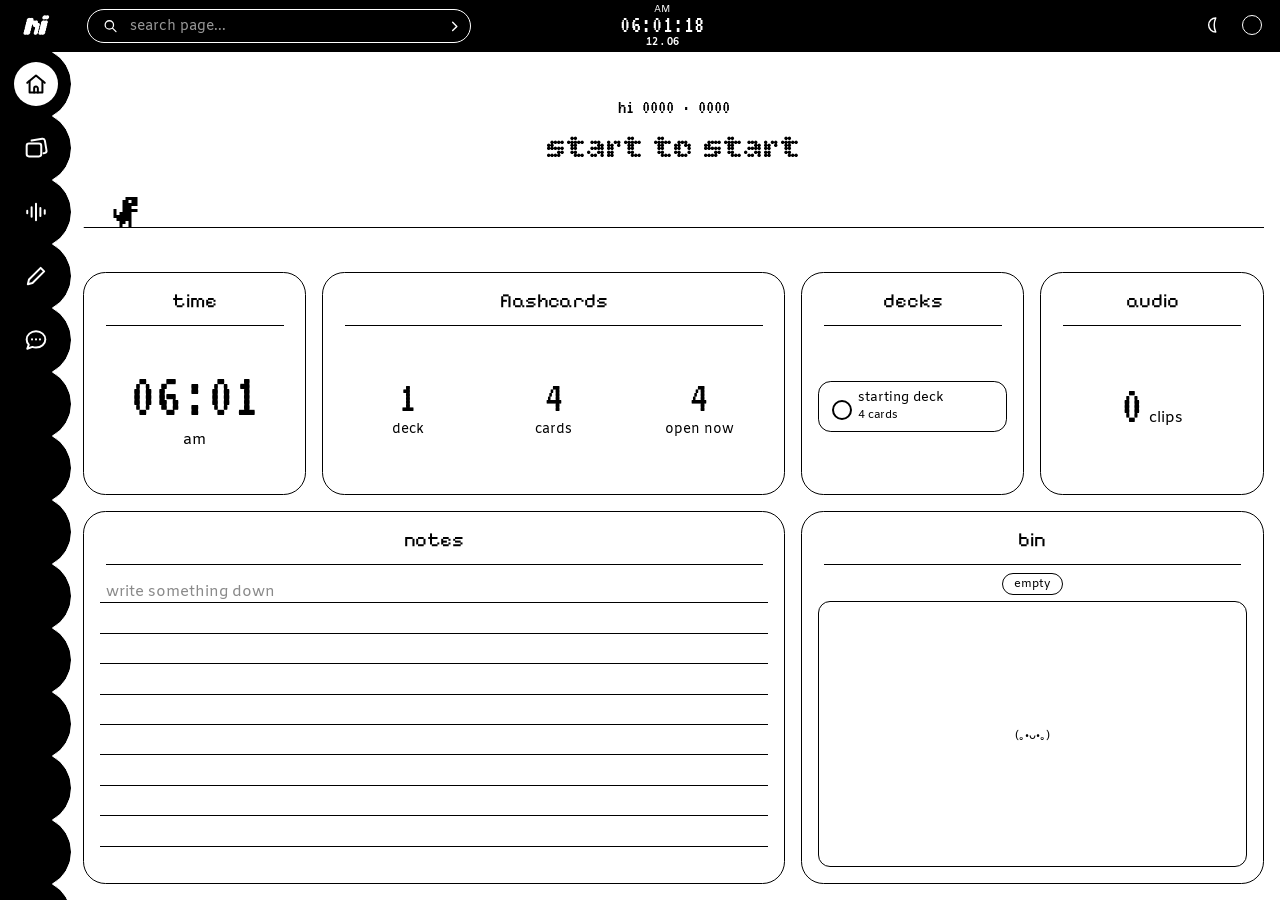
==== audio/index.html @ 77772d3f "On light pages the colour layer is a tint: a bright end darkened (hue kept) so words read evenly; wh" ====
<!DOCTYPE html>
<html class="tint-layer" lang="en">
<head>
    <base href="../">
    <!-- made from app.html by .githooks/pages.sh. edit app.html, not this -->
    <meta charset="UTF-8">
    <meta name="viewport" content="width=device-width, initial-scale=1.0">
    <!-- one layout everywhere: a screen narrower than 1280px gets the same page. A phone is told to draw
         it 1280 wide, which the browser fits for us; on a computer the boxes get smaller down to 960x620, and
         a window smaller than that scrolls -->
    <script>
        (function () {
            var FLOOR = 1280;   // narrower than this, the whole page is drawn at 1280 and shrunk — never squeezed
            var root = document.documentElement;
            if (screen.width < FLOOR) {
                var meta = document.querySelector('meta[name="viewport"]');
                // an iphone or ipad zooms in on any box you tap to type in, and the page was left zoomed and
                // shifted; held at the scale that fits the 1280, it can't (a pinch still zooms — ios lets the
                // hand override this, and only this). worked out again when the device turns round
                var ios = /iP(hone|ad|od)/.test(navigator.userAgent) || (/Macintosh/.test(navigator.userAgent) && navigator.maxTouchPoints > 1);
                var place = function () {
                    if (!ios) { meta.setAttribute('content', 'width=' + FLOOR); return; }
                    var wide = window.matchMedia('(orientation: landscape)').matches;
                    var across = wide ? Math.max(screen.width, screen.height) : Math.min(screen.width, screen.height);
                    var fit = Math.min(1, across / FLOOR).toFixed(4);
                    meta.setAttribute('content', 'width=' + FLOOR + ', initial-scale=' + fit + ', maximum-scale=' + fit);
                };
                place();
                window.addEventListener('orientationchange', function () { setTimeout(place, 60); });
            }
            function nativeGetter(object, name) {
                for (var o = object; o; o = Object.getPrototypeOf(o)) {
                    var d = Object.getOwnPropertyDescriptor(o, name);
                    if (d && d.get) return d.get;
                }
                return null;
            }
            var wGet = nativeGetter(window, 'innerWidth');
            var hGet = nativeGetter(window, 'innerHeight');
            var realW = function () { return wGet ? wGet.call(window) : root.clientWidth; };
            var realH = function () { return hGet ? hGet.call(window) : root.clientHeight; };
            var z = 1;
            // never shrunk (by request: shrinking changes the size of the words and the thickness of every
            // outline). down to 960x620 the boxes get smaller and everything fits; a smaller window, or one
            // zoomed in, keeps the page at 960x620 and scrolls sideways and down on the site's own scrollbar
            // (style.css, body's min sizes). z stays 1; the measuring below is kept so it can come back
            function fit() {
                z = 1;
                root.style.zoom = z === 1 ? '' : String(z);
                root.style.setProperty('--vw', (realW() / z / 100) + 'px');
                root.style.setProperty('--vh', (realH() / z / 100) + 'px');
            }
            fit();
            window.addEventListener('resize', fit);
            window.pageZoom = function () { return z; };

            // the browser hands back what is on screen; the page writes in its own pixels
            var rect = Element.prototype.getBoundingClientRect;
            Element.prototype.getBoundingClientRect = function () {
                var r = rect.call(this);
                return z === 1 ? r : new DOMRect(r.x / z, r.y / z, r.width / z, r.height / z);
            };
            ['clientX', 'clientY'].forEach(function (name) {
                var get = nativeGetter(MouseEvent.prototype, name);
                if (!get) return;
                Object.defineProperty(MouseEvent.prototype, name, {
                    configurable: true,
                    get: function () { return get.call(this) / z; }
                });
            });
            try {
                Object.defineProperty(window, 'innerWidth', { configurable: true, get: function () { return realW() / z; } });
                Object.defineProperty(window, 'innerHeight', { configurable: true, get: function () { return realH() / z; } });
            } catch (error) { /* left as it is */ }
            var at = Document.prototype.elementFromPoint;
            Document.prototype.elementFromPoint = function (x, y) { return at.call(this, x * z, y * z); };
        }());
    </script>
    <!-- the exportify frame may load exportify and spotify's sign-in (which exportify's get started goes through) and nothing else -->
    <meta http-equiv="Content-Security-Policy" content="frame-src 'self' https://exportify.net https://accounts.spotify.com;">
    <title>:p</title>
    <!-- the lights are set before anything is drawn -->
    <script>
        try {
            if (localStorage.getItem('page-inverted') === 'yes') document.documentElement.classList.add('inverted');
        } catch (error) { /* no storage; the light is the default anyway */ }
    </script>
    <link rel="preconnect" href="https://fonts.googleapis.com">
    <link rel="preconnect" href="https://fonts.gstatic.com" crossorigin>
    <link rel="stylesheet" href="https://fonts.googleapis.com/css2?family=Amiko:wght@400;600;700&amp;family=Bitcount+Prop+Double:wght@400;700&amp;family=VT323&amp;family=Pixelify+Sans:wght@400&amp;display=swap">
    <!-- the site's own pointer from the very first paint, before style.css has arrived -->
    <style>html { cursor: url("data:image/svg+xml,%3Csvg%20xmlns='http://www.w3.org/2000/svg'%20width='22'%20height='22'%20viewBox='0%200%2026%2026'%3E%3Ccircle%20cx='13'%20cy='13'%20r='5.8'%20fill='%23000'%20stroke='%23fff'%20stroke-width='1.20'/%3E%3C/svg%3E") 11 11, default; }</style>
    <!-- the site's colour, set before anything is drawn -->
    <script src="tint.js"></script>
    <link rel="stylesheet" href="style.css?v=ae4de10384">
</head>
<body>
    <!-- set here, not in css, so a page whose script never runs is never left hidden -->
    <script>
        document.documentElement.classList.add('booting');
        setTimeout(function () { document.documentElement.classList.remove('booting'); }, 2500);
    </script>

    <div class="context-menu own-layer" id="contextMenu" hidden></div>

    <div class="audio-stage" id="sensePop">
        <div class="preview-wrap" id="previewWrap" hidden>
            <div class="preview-stage" id="previewStage">
                <video id="previewVideo" muted playsinline></video>
                <div class="sense-box" id="senseBox"></div>
            </div>
        </div>

        <div class="sense-controls" id="senseControls" hidden>
            <div class="panel-handle" aria-hidden="true"></div>
            <label>zoom <input type="range" id="senseZoom" min="100" max="500" step="1" value="100"><output id="senseZoomOut"></output></label>
            <label>from left <input type="range" id="senseLeft" min="0" max="95" value="4"><output id="senseLeftOut"></output></label>
            <label>from bottom <input type="range" id="senseBottom" min="0" max="95" value="4"><output id="senseBottomOut"></output></label>
            <label>width <input type="range" id="senseWidth" min="2" max="98" value="25"><output id="senseWidthOut"></output></label>
            <label>height <input type="range" id="senseHeight" min="2" max="98" value="4"><output id="senseHeightOut"></output></label>
            <label>sensitivity <input type="range" id="senseThreshold" min="1" max="40" value="1"><output id="senseThresholdOut"></output></label>
            <button class="text-button" id="senseReset" type="button">reset to default</button>
        </div>

        <p class="sense-readout" id="senseReadout" hidden>change 0.0</p>
    </div>

    <div class="pop-panel pop-looks" id="lookPicks" hidden>
        <div class="look-list" id="lookList"></div>
    </div>

    <div class="pop-panel pop-picks" id="optionsPanel" hidden>
        <p class="pop-say">select other answer options for this question</p>

        <div class="pick-list" id="optionsPicks"></div>
    </div>

    <div class="pop-panel pop-picks" id="widgetPicks" hidden>
        <div class="pick-list" id="widgetPickList"></div>
    </div>

    <div class="pop-panel account-pop" id="accountPop" role="dialog" aria-label="account" hidden>
        <button class="account-face" id="accFace" type="button" aria-label="account settings" title="account settings">
            <span class="face-pic" id="accFacePic"></span>
            <span class="account-face-edit" aria-hidden="true">
                <svg viewBox="0 0 24 24" fill="none" stroke="currentColor" stroke-width="2" stroke-linecap="round" stroke-linejoin="round"><path d="M4 20h4L19 9l-4-4L4 16z"/></svg>
            </span>
        </button>
        <input id="accFaceFile" type="file" accept="image/*" hidden>
        <p class="account-name" id="accName"></p>
        <p class="account-handle" id="accHandle"></p>
        <p class="account-side" id="accSide" hidden></p>
        <ul class="acc-list" id="accList" aria-label="accounts on this browser"></ul>
        <button class="basic-button acc-add floaty" id="accAdd" type="button">add account</button>
        <div class="account-leave-wrap">
            <button class="basic-button account-leave floaty" id="chatSignOut" type="button">log out</button>
            <div class="leave-split" id="leaveSplit" hidden>
                <button class="basic-button" id="leaveYes" type="button">confirm</button>
                <button class="basic-button leave-no" id="leaveNo" type="button">cancel</button>
            </div>
        </div>
    </div>

    <div class="confirm-pop" id="confirmChip" role="group" aria-label="are you sure" hidden>
        <span id="confirmChipText"></span>
        <div class="confirm-answers">
            <button class="chip-button" id="confirmChipYes" type="button">yes</button>
            <button class="chip-button" id="confirmChipNo" type="button">no</button>
        </div>
    </div>

    <div class="app-shell">
        <div class="say-what own-layer" id="sayWhat" aria-hidden="true"></div>

        <!-- the site's name, in the top-left corner over the first bump: it goes home -->
        <a class="site-name" id="siteName" href="home/" title="home">hi</a>

        <!-- the page marks ride over the bar and its bumps, so each circle shows whole in its bump -->
        <nav class="section-tabs page-marks" id="sectionTabs" aria-label="sections"></nav>


        <aside class="rail rail-left" aria-label="menu">
        </aside>

        <div class="app-right">
            <!-- the bars swapped round: the pages down the left, the clock, the function note, storage
                 and the bin along the top -->
            <header class="topbar">
                <!-- one search over every page: a page's name, or any word on it. at the strip's left, beside hi -->
                <div class="page-search" id="pageSearch">
                    <svg class="page-search-mark" viewBox="0 0 24 24" aria-hidden="true" fill="none" stroke="currentColor" stroke-width="1.8" stroke-linecap="round"><circle cx="10.5" cy="10.5" r="6"/><path d="M15 15l5 5"/></svg>
                    <input id="pageSearchField" type="search" placeholder="search page..." aria-label="search the pages" autocomplete="off" autocorrect="off" autocapitalize="off" spellcheck="false">
                    <button class="page-search-go" id="pageSearchGo" type="button" aria-label="go" title="go">
                        <svg viewBox="0 0 24 24" aria-hidden="true" fill="none" stroke="currentColor" stroke-width="2" stroke-linecap="round" stroke-linejoin="round"><path d="M9.5 6l6 6-6 6"/></svg>
                    </button>
                    <ol class="page-found own-layer" id="pageFound" hidden></ol>
                </div>
                        <!-- the clock alone in the very middle of the strip (by request): the half of the day over it, the
                     date under it; laid over the whole strip, so the time sits on the centre exactly -->
                <div class="strip-middle">
                    <div class="mid-side mid-left">
                        <p class="clock-date" id="clockDate"></p>
                    </div>
                    <!-- the half of the day sits right over the time -->
                    <div class="time-stack">
                        <span class="clock-suffix" id="clockSuffix"></span>
                        <p class="clock-time" id="clockTime">--:--</p>
                        <span class="clock-numdate" id="clockNumDate"></span>
                        <!-- help, in the time's own place: hovered for half a second, the time fades out and this fades in. one paragraph per section; keep it current -->
                        <section class="help-box" aria-label="?">
                            <button class="help-head" id="helpToggle" type="button" aria-expanded="false" aria-controls="helpBody" aria-label="help" title="help">
                                <span class="help-spin"><svg viewBox="0 0 24 24" fill="none" stroke="currentColor" stroke-width="1.6" stroke-linecap="round" stroke-linejoin="round" aria-hidden="true"><path d="M8.6 7.94a3.5 3.5 0 0 1 6.8 1.2c0 2.3-3.4 3-3.4 5.2"/><circle cx="12" cy="17.94" r="0.45" fill="currentColor"/></svg></span>
                            </button>
    
                            <div class="help-body own-layer" id="helpBody"><div class="help-body-inner">
    
                            <p class="help-note" data-section="home" hidden>explore around mu website, option/alt to see button function</p>
    
                            <p class="help-note" data-section="cards" hidden>create flashcards and practice, explore around w features and enjoy studying</p>
    
                            <p class="help-note" data-section="audio" hidden>the only one who uses this is ME so no information is required</p>
    
                            <p class="help-note" data-section="chat" hidden>this is a chat. dont share passwords or personal info for security is genuine ass, please lock in</p>
    
                            <p class="help-note" data-section="draw" hidden>draw on the canvas, space and drag to move around, ctrl/cmd + and - to zoom, shift to stamp, hold t for fish</p>
                            </div></div>
                        </section>
                    </div>
                    <div class="mid-side mid-right"></div>
                </div>
                <!-- the controls together at the right end: the lights, then the colour in the very corner (by request) -->
                <div class="strip-right">
                    <button class="theme-swap" id="themeSwap" type="button" aria-pressed="false" aria-label="dark" title="dark">
                        <svg viewBox="0 0 24 24" width="20" height="20" aria-hidden="true">
                            <!-- drawn in the same hairline as every other mark, so it sits with the colour dot as a pair -->
                            <path fill="none" stroke="currentColor" stroke-width="1.7" stroke-linejoin="round"
                                  d="M16.5 3.5 A 8.5 8.5 0 0 0 16.5 20.5 A 21 21 0 0 1 16.5 3.5 Z"/>
                        </svg>
                    </button>
                    <!-- the site's colour: a dot showing it, in the strip's very corner, which opens the adjuster from that corner -->
                    <section class="rail-tint" id="railTint" aria-label="colour">
                        <button class="tint-head" id="tintHead" type="button" title="colour" aria-label="colour" aria-expanded="false"><span class="tint-swatch"></span></button>
                        <div class="tint-pop own-layer" id="tintPop">
                        <!-- icons only: a solid colour on the left, a gradient on the right -->
                        <div class="tint-kinds">
                            <button type="button" class="tint-kind" data-mode="solid" title="solid" aria-label="one colour"><span class="tint-kind-dot" id="tintSolidDot"></span></button>
                            <button type="button" class="tint-kind" data-mode="gradient" title="gradient" aria-label="a gradient"><span class="tint-kind-dot" id="tintGradDot"></span></button>
                        </div>
                        <!-- the same adjuster as the drawing page: shade and brightness, hue, and the code -->
                        <div class="hue-field" id="siteTintField" role="slider" tabindex="0" aria-label="shade and brightness" title="shade and brightness"><span class="hue-ring" id="siteTintRing"></span></div>
                        <div class="hue-strip" id="siteTintHue" role="slider" tabindex="0" aria-label="hue" title="hue"><span class="hue-ring" id="siteHueRing"></span></div>
                        <!-- the code: one in a solid colour; in a gradient both ends side by side, the top on the left, and the one pressed is the one the adjuster changes -->
                        <div class="hue-codes" id="tintCodes">
                            <label class="hue-code" data-stop="b" title="top"><span class="hue-now"></span><span class="hue-hash">#</span><input type="text" maxlength="6" spellcheck="false" autocomplete="off" aria-label="top colour code"></label>
                            <label class="hue-code" data-stop="a" title="bottom"><span class="hue-now"></span><span class="hue-hash">#</span><input type="text" maxlength="6" spellcheck="false" autocomplete="off" aria-label="colour code"></label>
                        </div>
                    </div>
                    </section>
                </div>
            </header>

            <div class="app-body">
                <main class="app-content">
                    <section class="screen" id="homeScreen" data-title="home" aria-label="home">
                        <section class="home-panel" id="homePanel" hidden>
                            <!-- the front door's dino run, first thing on home -->
                            <iframe class="home-run" src="index.html?embed&v=8722b49dfc" title="dino run"></iframe>

                            <!-- the leftmost tile is fixed: the time, and the board's settings behind a press -->
                            <div class="board-row">
                                <div class="home-key" id="homeKey">
                                    <div class="widget-head"><h3>time</h3></div>
                                    <div class="widget-body" id="keyBody"></div>
                                </div>
                                <div class="widget-list" id="widgetList"></div>
                            </div>
                            <!-- under the board: notes, kept in this browser, and the bin -->
                            <div class="home-lower">
                                <section class="home-box home-jot" aria-label="notes">
                                    <div class="widget-head"><h3>notes</h3></div>
                                    <textarea id="homeJot" spellcheck="false" placeholder="write something down" aria-label="notes"></textarea>
                                </section>
                                <section class="home-box home-bin" aria-label="bin">
                                    <div class="widget-head"><h3>bin</h3></div>
                                <!-- the bin, open on home in place of flip (by request) -->
                                        <section class="rail-binned" id="railBinned" aria-label="recently binned">
                                            <!-- a bin mark, not words; empty sits at the foot of the list it drops -->
                                            <div class="binned-head" id="binnedHead" role="button" tabindex="0" title="recently binned" aria-label="recently binned">
                                                <svg viewBox="0 0 24 24" fill="none" stroke="currentColor" stroke-width="1.7" stroke-linecap="round" stroke-linejoin="round" aria-hidden="true"><path d="M5 7h14M10 4.5h4M7 7l.8 12.5h8.4L17 7"/></svg>
                                                <span class="binned-count" id="binnedCount"></span>
                                            </div>
                                            <button class="binned-empty" id="binnedEmpty" type="button" title="empty the bin for good">empty</button>
                                            <ol class="binned-list" id="binnedList"></ol>
                                        </section>
                                </section>
                            </div>
                        </section>

                        <div class="home-body" id="homeBody">
                            <div class="deck-side">
                                <p class="deck-label">we love studying !!!</p>
                                <div class="deck-bar">
                                    <form id="deckForm" class="deck-form" novalidate>
                                        <input id="deckNameInput" type="text" autocomplete="off" autocorrect="off" autocapitalize="off" spellcheck="false" placeholder="new deck">
                                        <button class="square-button is-solid" type="submit" aria-label="create this deck" title="create this deck">
                                            <svg viewBox="0 0 24 24" width="24" height="24" fill="none" stroke="currentColor" stroke-width="2" stroke-linecap="round" stroke-linejoin="round" aria-hidden="true">
                                                <path d="M5 12.5l4.5 4.5L19 7.5"/>
                                            </svg>
                                        </button>
                                    </form>
                                    <div class="share-picker">
                                        <button class="square-button" id="shareToggle" type="button" aria-expanded="false" aria-controls="sharePanel" aria-label="share this deck" title="share this deck">
                                            <svg viewBox="0 0 24 24" width="24" height="24" fill="none" stroke="currentColor" stroke-width="2" stroke-linecap="round" stroke-linejoin="round" aria-hidden="true">
                                                <rect x="9" y="9" width="11" height="11" rx="2"/>
                                                <path d="M5 15V5a2 2 0 0 1 2-2h8"/>
                                            </svg>
                                        </button>

                                        <div class="share-panel" id="sharePanel" hidden>
                                            <label for="shareOut">this code</label>
                                            <div class="share-row">
                                                <textarea id="shareOut" rows="2" readonly autocomplete="off" autocorrect="off" autocapitalize="off" spellcheck="false"></textarea>
                                                <button class="basic-button" id="copyCode" type="button">copy</button>
                                            </div>

                                            <label for="shareIn">paste code</label>
                                            <div class="share-row">
                                                <textarea id="shareIn" rows="2" autocomplete="off" autocorrect="off" autocapitalize="off" spellcheck="false" placeholder="rc2...."></textarea>
                                                <button class="basic-button" id="loadCode" type="button">load</button>
                                            </div>

                                            <p class="share-note" id="shareNote" aria-live="polite"></p>
                                        </div>
                                    </div>
                                </div>

                                <div class="deck-list-slot" id="deckListSlot"></div>
                            </div>

                            <div class="pane-split" id="paneSplit" role="separator"
                                 aria-orientation="vertical" aria-label="resize deck list"
                                 tabindex="0"></div>

                            <div class="card-side">
                                <section class="quick-panel" aria-label="card actions">
                                    <button class="quick-action primary" id="createCardButton" type="button">
                                        <span class="action-text"><strong>create</strong><small>ʕ•ᴥ•ʔ</small></span>
                                        <b>&rarr;</b>
                                    </button>
                                    <button class="quick-action" id="randomStudyButton" type="button">
                                        <span class="action-text"><strong>practice</strong><small>ʕ-ᴥ-ʔ</small></span>
                                        <b>&rarr;</b>
                                    </button>
                                </section>

                                <div class="deck-stage">
                                    <div class="stage-head panel-head">
                                        <h2>flashcards</h2>
                                    </div>
                                    <ol id="deckCardList"></ol>
                                </div>

                                <div class="pane-split is-across" id="notesSplit" role="separator"
                                     aria-orientation="horizontal" tabindex="0"
                                     aria-label="resize notes tool"></div>
                                <div class="notes-home" id="notesHome">
                                    <section class="notes-panel" id="notesPanel" aria-label="notes to cards">
                                        <div class="notes-head panel-head">
                                            <h2 class="notes-title">ai card maker</h2>
                                            <button class="notes-wide" id="notesWide" type="button" aria-label="open it wide" title="open it wide">
                                                <svg viewBox="0 0 24 24" aria-hidden="true"><path d="M9 4 H4 V9 M15 4 H20 V9 M20 15 V20 H15 M9 20 H4 V15" fill="none" stroke="currentColor" stroke-width="2" stroke-linecap="round" stroke-linejoin="round"/></svg>
                                            </button>
                                        </div>

                                        <div class="notes-box">
                                            <textarea id="notesInput" class="notes-input" rows="8" spellcheck="false"
                                                placeholder="paste your notes here, or drop in a photo of them"></textarea>
                                            <input id="notesFile" class="notes-file" type="file" accept="image/*,application/pdf" multiple hidden>
                                            <!-- inside the box, along its foot: make flashcards on the left, sharper reading as a round
                                                 question mark right of it, the photo mark at the far end (by request) -->
                                            <div class="notes-dock">
                                            <button class="notes-button is-solid is-go" id="notesGo" type="button">make flashcards</button>
                                            <button class="notes-key-toggle" id="notesKeyToggle" type="button" aria-label="sharper reading" title="sharper reading">
                                                <svg viewBox="0 0 24 24" aria-hidden="true"><path d="M9 9.2 a3 3 0 1 1 4.3 2.7 c-0.9 0.45 -1.3 1.1 -1.3 2.1 v0.6" fill="none" stroke="currentColor" stroke-width="2" stroke-linecap="round" stroke-linejoin="round"/><circle cx="12" cy="17.6" r="1.2" fill="currentColor"/></svg>
                                            </button>
                                            <button class="notes-clip" id="notesAttach" type="button" aria-label="add a photo or a pdf" title="add a photo or a pdf">
                                                <svg viewBox="0 0 24 24" aria-hidden="true">
                                                    <rect x="3" y="5" width="18" height="14" rx="2.5" fill="none" stroke="currentColor" stroke-width="2"/>
                                                    <circle cx="8.5" cy="10" r="1.6" fill="currentColor"/>
                                                    <path d="M4 17 L9.5 12 L13 15 L16 12.5 L20 16.5" fill="none" stroke="currentColor" stroke-width="2" stroke-linecap="round" stroke-linejoin="round"/>
                                                </svg>
                                            </button>
                                            </div>
                                        </div>

                                        <div class="notes-bits" id="notesBits"></div>

                                        <button class="notes-plain" id="notesRead" type="button">read the list myself</button>

                                        <p class="notes-note" id="notesNote" aria-live="polite"></p>

                                        <ol class="notes-found" id="notesFound"></ol>

                                        <div class="notes-actions" id="notesKeepRow" hidden>
                                            <button class="notes-button is-solid" id="notesKeep" type="button">keep them</button>
                                            <button class="notes-button" id="notesKeepNew" type="button">as a new deck</button>
                                        </div>

                                    </section>
                                </div>
                            </div>
                        </div>

                        <section class="recorder-panel" id="audioPanel" hidden>
                            <div class="audio-bar">
                                <!-- the whole long box is the record button; while recording it is the meter, and a press stops -->
                                <button class="bar-meter floaty" id="recordToggle" type="button" aria-label="record">
                                    <span class="record-status" id="recordStatus" aria-live="polite"></span>
                                    <span class="meter-idle"><span class="rec-word float-word">record</span></span></span></span>
                                    <span class="live-meter">
                                        <span class="clip-pulse"></span>
                                        <canvas id="levelCanvas" width="600" height="10"></canvas>
                                        <span class="clip-label" id="liveLabel"></span>
                                        <span class="switch-count" id="switchCount">0 switches</span>
                                        <span class="live-stop">stop</span>
                                    </span>
                                </button>

                                <button class="square-button" id="senseToggle" type="button" aria-expanded="false" aria-label="sensing settings" title="sensing settings">
                                    <svg viewBox="0 0 24 24" width="24" height="24" fill="none" stroke="currentColor" stroke-width="1.5" stroke-linecap="round" stroke-linejoin="round" aria-hidden="true">
                                        <circle cx="12" cy="12" r="3.2"/>
                                        <path d="M12 3v2.2M12 18.8V21M21 12h-2.2M5.2 12H3M18.4 5.6l-1.6 1.6M7.2 16.8l-1.6 1.6M18.4 18.4l-1.6-1.6M7.2 7.2L5.6 5.6"/>
                                    </svg>
                                </button>
                            </div>

                            <div class="audio-body">
                                <div class="clip-column">
                                    <div class="clip-folder">
                                        <div class="clip-folder-side">
                                            <button class="square-button" id="packClips" type="button" aria-label="clips out to one file" title="clips out to one file">
                                                <svg viewBox="0 0 24 24" width="24" height="24" fill="none" stroke="currentColor" stroke-width="1.5" stroke-linecap="round" stroke-linejoin="round" aria-hidden="true">
                                                    <path d="M12 3.6v10.2"/>
                                                    <path d="M8.4 7.2 12 3.6l3.6 3.6"/>
                                                    <path d="M7.4 10.6H5.2v9.8h13.6v-9.8h-2.2"/>
                                                </svg>
                                            </button>
                                            <button class="square-button" id="unpackClips" type="button" aria-label="clips in from a file" title="clips in from a file">
                                                <svg viewBox="0 0 24 24" width="24" height="24" fill="none" stroke="currentColor" stroke-width="1.5" stroke-linecap="round" stroke-linejoin="round" aria-hidden="true">
                                                    <path d="M3.6 19.4V5.8h5.3l1.9 2.3h9.6v11.3z"/>
                                                </svg>
                                            </button>
                                            <input id="unpackInput" type="file" hidden>
                                        </div>

                                        <input id="folderNameBar" type="text" placeholder="folder name" aria-label="folder name" autocomplete="off" autocorrect="off" autocapitalize="off" spellcheck="false">

                                        <div class="clip-folder-side is-right">
                                            <button class="square-button" id="downloadAll" type="button" aria-label="every clip to a folder" title="every clip to a folder">
                                                <svg class="icon-download" viewBox="0 0 24 24" width="24" height="24" fill="none" stroke="currentColor" stroke-width="1.5" stroke-linecap="round" stroke-linejoin="round" aria-hidden="true">
                                                    <path d="M12 3.5v10"/>
                                                    <path d="M8.5 10.5l3.5 3.5 3.5-3.5"/>
                                                    <path d="M4.5 16v3.5h15V16"/>
                                                </svg>
                                                <svg class="icon-pause" viewBox="0 0 24 24" width="24" height="24" fill="none" stroke="currentColor" stroke-width="1.5" stroke-linecap="round" aria-hidden="true">
                                                    <path d="M9.5 5.5v13"/>
                                                    <path d="M14.5 5.5v13"/>
                                                </svg>
                                            </button>
                                            <button class="square-button" id="clearClips" type="button" aria-label="bin every clip" title="bin every clip">
                                                <svg viewBox="0 0 24 24" width="24" height="24" fill="none" stroke="currentColor" stroke-width="1.5" stroke-linecap="round" stroke-linejoin="round" aria-hidden="true">
                                                    <path d="M4.5 6.5h15"/>
                                                    <path d="M10 6.5V4.5h4v2"/>
                                                    <path d="M6.8 6.5l.9 13h8.6l.9-13"/>
                                                    <path d="M10.4 9.8v6.6M13.6 9.8v6.6"/>
                                                </svg>
                                            </button>
                                        </div>
                                    </div>
                                    <ol id="recordingList"></ol>
                                </div>

                                <div class="pane-split clip-split" id="clipSplit" role="separator" aria-orientation="vertical" tabindex="0" aria-label="resize the box beside the clips"></div>
                                <aside class="clip-side" id="clipSide">
                                    <div class="panel-head"><h2>playlist</h2></div>
                                    <input id="scratchFile" type="file" accept=".csv,.txt,.tsv,text/csv,text/plain" hidden>
                                    <button class="basic-button is-plain scratch-bring" id="scratchOpen" type="button">exportify</button>

                                    <div class="clip-side-body"><ol class="scratch-list" id="scratchList"></ol></div>
                                    <p class="scratch-note" id="scratchNote" aria-live="polite"></p>
                                    <div class="scratch-acts">
                                        <button class="basic-button is-plain scratch-all" id="scratchCopyAll" type="button" hidden>copy all</button>
                                        <button class="basic-button is-plain scratch-all scratch-match" id="scratchMatch" type="button" hidden title="line the clips up by length">match clips</button>
                                    </div>
                                </aside>
                            </div>
                        </section>


                        <section class="chat-panel" id="chatPanel" hidden>
                            <p class="chat-who" id="chatWho" hidden>not signed in</p>
                            <!-- signed out, the chat is a log-in screen; the form itself is moved in here from the window -->
                            <div class="chat-login" id="chatLogin" hidden>
                                <div class="login-card">
                                    <span class="login-face"><svg viewBox="0 0 24 24" fill="none" stroke="currentColor" stroke-width="1.9" stroke-linecap="round" aria-hidden="true"><circle cx="12" cy="9" r="3.6"/><path d="M5.2 19.2a7.2 6.2 0 0 1 13.6 0"/></svg></span>
                                    <h2 class="login-title" id="loginTitle">welcome back</h2>
                                    <p class="login-say" id="loginSay">log in to see your chats</p>
                                    <div class="login-slot" id="loginSlot"></div>
                                </div>
                            </div>
                            <div class="chat-body" id="chatBody">
                                <!-- the find-or-add field is a box of its own over the list, as the new-deck field is on cards -->
                                <div class="room-column" id="roomSide">
                                    <form class="room-make" id="roomMake" novalidate>
                                        <input id="roomName" type="text" aria-label="add someone by name" placeholder="type a friends username">
                                        <button class="square-button is-solid" type="submit" aria-label="add them" title="add them"><svg viewBox="0 0 24 24" width="24" height="24" fill="none" stroke="currentColor" stroke-width="2" stroke-linecap="round" stroke-linejoin="round" aria-hidden="true"><path d="M12 5.5v13M5.5 12h13"/></svg></button>
                                    </form>
                                    <aside class="room-side">
                                        <div class="room-scroll"><ol class="room-list" id="roomList"></ol></div>
                                    </aside>
                                </div>

                                <div class="pane-split chat-split" id="chatSplit" role="separator"
                                     aria-orientation="vertical" tabindex="0"
                                     aria-label="resize the people list"></div>

                                <section class="talk-side" id="talkSide">
                                    <div class="talk-head">
                                        <span class="talk-face face-pic" id="talkFace"><svg viewBox="0 0 24 24" fill="none" stroke="currentColor" stroke-width="1.9" stroke-linecap="round" aria-hidden="true"><circle cx="12" cy="9" r="3.6"/><path d="M5.2 19.2a7.2 6.2 0 0 1 13.6 0"/></svg></span>
                                        <span class="talk-names">
                                            <h2 id="talkName"></h2>
                                            <small id="talkHandle"></small>
                                        </span>
                                        <button class="chat-me" id="chatMeButton" type="button" aria-label="your account" title="your account" aria-expanded="false">
                                            <span class="face-pic" id="chatMePic"></span>
                                        </button>
                                    </div>

                                    <div class="talk-log" id="talkLog">
                                        <!-- no thread open: a face, one line, your tally, and the way back to the last chat -->
                                        <div class="talk-welcome" id="talkWelcome">
                                            <p class="welcome-face" aria-hidden="true">^_^</p>
                                            <p class="welcome-say">start talking to someone on the left</p>
                                            <p class="welcome-tally" id="welcomeTally"></p>
                                            <button class="basic-button welcome-quiet" id="welcomeBack" type="button" hidden></button>
                                        </div>
                                        <div class="talk-start" id="talkStart" hidden>
                                            <span class="talk-start-face face-pic" id="talkStartFace"><svg viewBox="0 0 24 24" fill="none" stroke="currentColor" stroke-width="1.9" stroke-linecap="round" aria-hidden="true"><circle cx="12" cy="9" r="3.6"/><path d="M5.2 19.2a7.2 6.2 0 0 1 13.6 0"/></svg></span>
                                            <h3 id="talkStartName"></h3>
                                            <p class="talk-start-side" id="talkStartSide" hidden></p>
                                            <p id="talkStartSay"></p>
                                        </div>
                                    </div>

                                    <!-- files waiting to go: they sit just over the message box and go with the next send -->
                                    <ul class="talk-tray" id="talkTray" hidden></ul>
                                    <form class="talk-bar" id="talkForm" novalidate>
                                        <button class="talk-attach" id="talkAttach" type="button" aria-label="send a file" title="send a file">
                                            <svg viewBox="0 0 24 24" fill="none" stroke="currentColor" stroke-width="1.9" stroke-linecap="round" stroke-linejoin="round" aria-hidden="true"><path d="M20 11.5l-7.8 7.8a5 5 0 0 1-7.1-7.1l8.5-8.5a3.4 3.4 0 0 1 4.8 4.8l-8.5 8.5a1.7 1.7 0 0 1-2.4-2.4l7.8-7.8"/></svg>
                                        </button>
                                        <input id="talkFile" type="file" multiple hidden>
                                        <input id="talkSay" type="text" aria-label="say something" placeholder="say something" maxlength="1000" enterkeyhint="send" disabled>
                                        <small class="talk-left" id="talkLeft" hidden></small>
                                        <button class="field-go" type="submit" aria-label="send it" title="send it">
                                            <svg viewBox="0 0 24 24" fill="none" stroke="currentColor" stroke-width="2.1" stroke-linecap="round" stroke-linejoin="round" aria-hidden="true"><path d="M5 12h12.5M12 6.2 18.2 12 12 17.8"/></svg>
                                        </button>
                                    </form>
                                </section>
                            </div>
                        </section>

                        <!-- the drawing app, framed so its keys (space to pan, ctrl+z, wasd) stay its own -->
                        <section class="draw-panel" id="drawPanel" aria-label="draw" hidden>
                            <!-- the drawing app, built into the page (it used to be framed): its toolbar, the sheet,
                                 and its two little windows. draw.js runs it, started the first time this is shown -->
                            <div id="toolbar">
                                <div class="toolbar-group">
                                    <div class="field">
                                        <div class="pick" id="colourPick">
                                            <button type="button" class="pick-face colour-face" aria-haspopup="true" aria-expanded="false" title="brush colour"><span class="colour-dot"></span></button>
                                            <div class="pick-menu tint own-layer" hidden>
                                                <!-- a real colour adjuster: shade and brightness in the square, hue on the strip, and the code itself -->
                                                <div class="tint-field" id="tintField" role="slider" tabindex="0" aria-label="shade and brightness" title="shade and brightness"><span class="tint-ring" id="tintRing"></span></div>
                                                <div class="tint-hue" id="tintHue" role="slider" tabindex="0" aria-label="hue" title="hue" aria-valuemin="0" aria-valuemax="360"><span class="tint-ring" id="hueRing"></span></div>
                                                <label class="tint-code"><span class="tint-now" id="tintNow"></span><span class="tint-hash">#</span><input type="text" id="tintCode" maxlength="6" spellcheck="false" autocomplete="off" aria-label="colour code"></label>
                                            </div>
                                            <input type="color" id="colorPicker" class="kept-under" value="#000000" tabindex="-1" aria-hidden="true">
                                        </div>
                                    </div>

                                    <!-- the tool and the colour are the site's own menus; the real select and colour field stay
                                         underneath (script.js reads them) and are set from here -->
                                    <div class="field">
                                        <!-- the tool is one bare mark: the pen or the eraser, swapped (with a spin) on every press -->
                                        <button type="button" class="bare-mark tool-swap" id="toolSwap" title="pen · press for eraser" aria-label="pen — press for the eraser">
                                            <span class="tool-turn" id="toolTurn">
                                                <svg viewBox="0 0 24 24" fill="none" stroke="currentColor" stroke-width="1.7" stroke-linecap="round" stroke-linejoin="round" aria-hidden="true"><path class="tool-pen" d="M5 19l1-4L16 5l3 3L9 18z"/><path class="tool-rub" d="M14.6 4.6a2 2 0 0 1 2.8 0l2 2a2 2 0 0 1 0 2.8L10 18.8H6.4L4.6 17a2 2 0 0 1 0-2.8z M9.2 9.9l4.9 4.9"/></svg>
                                            </span>
                                        </button>
                                        <select id="brushType" class="kept-under" tabindex="-1" aria-hidden="true">
                                            <option value="round">round brush</option>
                                            <option value="eraser">eraser</option>
                                        </select>
                                    </div>

                                    <!-- the size: a slider in one outlined pill with less and more at its two ends, and how many
                                         art pixels across beside it -->
                                    <div class="field size-field">
                                        <div class="size-step" id="sizeStep">
                                            <button type="button" class="step-less" tabindex="-1" title="smaller" aria-label="smaller"><svg viewBox="0 0 24 24" fill="none" stroke="currentColor" stroke-width="1.7" stroke-linecap="round" aria-hidden="true"><path d="M7 12h10"/></svg></button>
                                            <div class="size-track" id="sizeTrack" role="slider" tabindex="0" title="brush size" aria-label="size" aria-valuemin="1" aria-valuemax="64"><span class="size-done" id="sizeDone"></span><span class="size-thumb" id="sizeThumb"></span></div>
                                            <button type="button" class="step-more" tabindex="-1" title="bigger" aria-label="bigger"><svg viewBox="0 0 24 24" fill="none" stroke="currentColor" stroke-width="1.7" stroke-linecap="round" aria-hidden="true"><path d="M12 7v10M7 12h10"/></svg></button>
                                        </div>
                                        <span class="size-read" id="sizeRead">2px</span>
                                        <input type="range" id="brushSize" class="kept-under" min="1" max="64" value="2" tabindex="-1" aria-hidden="true">
                                    </div>

                                    <!-- undo and redo, bare marks, the same as ctrl/cmd z and y -->
                                    <div class="field history">
                                        <button type="button" class="bare-mark" id="undoBtn" title="undo" aria-label="undo"><svg viewBox="0 0 24 24" fill="none" stroke="currentColor" stroke-width="1.7" stroke-linecap="round" stroke-linejoin="round" aria-hidden="true"><path d="M9 5 5 9l4 4"/><path d="M5 9h9a5 5 0 0 1 0 10h-2"/></svg></button>
                                        <button type="button" class="bare-mark" id="redoBtn" title="redo" aria-label="redo"><svg viewBox="0 0 24 24" fill="none" stroke="currentColor" stroke-width="1.7" stroke-linecap="round" stroke-linejoin="round" aria-hidden="true"><path d="m15 5 4 4-4 4"/><path d="M19 9h-9a5 5 0 0 0 0 10h2"/></svg></button>
                                    </div>
                                </div>

                                <div class="toolbar-group">
                                    <label class="uploadBtn" for="imageLoader" title="stamp image">upload stamp</label>
                                    <input type="file" id="imageLoader" accept="image/*" style="display: none;">

                                    <label class="uploadBtn" for="charLoader" title="a picture to walk about">upload sprite</label>
                                    <input type="file" id="charLoader" accept="image/*" style="display: none;">

                                    <span class="spawn-wrap">
                                        <button id="spawnBtn" type="button" title="spawn sprite">spawn sprite</button>
                                        <span class="sprite-hint own-layer" id="spriteHint" role="status" hidden><svg viewBox="0 0 24 24" fill="none" stroke="currentColor" stroke-width="1.7" stroke-linecap="round" stroke-linejoin="round" aria-hidden="true"><path d="M18 18 7 7M7 14V7h7"/></svg>pls upload sprite first</span>
                                    </span>
                                    <button id="clearBtn" type="button" class="is-solid" title="clear canvas">clear</button>
                                </div>
                            </div>

                            <div id="canvas-container">
                                <canvas id="paintCanvas" width="1200" height="800"></canvas>

                                <div class="corner-buttons">
                                    <button id="referenceBtn" class="own-layer" type="button" title="reference picture" aria-label="Open Reference Window">
                                        <svg viewBox="0 0 24 24" fill="none" stroke="currentColor" stroke-width="1.7" stroke-linecap="round" stroke-linejoin="round" aria-hidden="true"><rect x="4" y="5" width="16" height="14" rx="2.5"/><circle cx="9" cy="10" r="1.6"/><path d="M4.5 17.5l5-4.5 3.5 3 2.5-2 4 3.5"/></svg>
                                    </button>
                                    <button id="gameBtn" class="own-layer" type="button" title="yams, a little game" aria-label="Open Yams Window">
                                        <svg viewBox="0 0 24 24" fill="none" stroke="currentColor" stroke-width="1.7" stroke-linecap="round" stroke-linejoin="round" aria-hidden="true"><path d="M7.5 8h9a4 4 0 0 1 4 4.4l-.5 3.6a2.4 2.4 0 0 1-4.2 1.2L14.2 15H9.8l-1.6 2.2A2.4 2.4 0 0 1 4 16l-.5-3.6A4 4 0 0 1 7.5 8z"/><path d="M8 10.5v3M6.5 12h3"/><circle cx="15.5" cy="11" r="0.5" fill="currentColor"/><circle cx="17" cy="13" r="0.5" fill="currentColor"/></svg>
                                    </button>
                                </div>
                            </div>

                            <div id="miniWindow" class="hidden-window own-layer">
                                <div id="windowHeader">
                                    <span>yams</span>
                                    <div>
                                        <button id="resetGameBtn" type="button" title="back to the start" aria-label="back to the start"><svg viewBox="0 0 24 24" fill="none" stroke="currentColor" stroke-width="1.5" stroke-linecap="round" stroke-linejoin="round" aria-hidden="true"><path d="M18.5 12a6.5 6.5 0 1 1-1.9-4.6M18.5 4.5v3.5H15"/></svg></button>
                                        <button id="closeWindowBtn" type="button" title="close" aria-label="close"><svg viewBox="0 0 24 24" fill="none" stroke="currentColor" stroke-width="1.5" stroke-linecap="round" aria-hidden="true"><path d="M6.5 6.5l11 11M17.5 6.5l-11 11"/></svg></button>
                                    </div>
                                </div>
                                <div id="windowContent">
                                    <div id="startScreen">
                                        <button id="startGameBtn" type="button" class="is-solid" title="start the game">start</button>
                                    </div>
                                    <div id="gameScreen" class="hidden-game-element">
                                        <div id="gameViewport">
                                            <div id="coinCounterDisplay">
                                                <span class="coin-icon">🪙</span> x <span id="coinScoreValue">0</span>
                                            </div>
                                            <div id="gameWorldBackground">
                                                <div id="gamePlayer"></div>
                                            </div>
                                        </div>
                                    </div>
                                </div>
                            </div>

                            <div id="miniWindow2" class="hidden-window own-layer">
                                <div id="windowHeader2">
                                    <span>reference</span>
                                    <button id="closeWindowBtn2" type="button" title="close" aria-label="close"><svg viewBox="0 0 24 24" fill="none" stroke="currentColor" stroke-width="1.5" stroke-linecap="round" aria-hidden="true"><path d="M6.5 6.5l11 11M17.5 6.5l-11 11"/></svg></button>
                                </div>

                                <div class="windowContent2">
                                    <label for="windowImageLoader" id="uploadBtn" title="upload a picture" style="display: inline-block;">
                                        <svg viewBox="0 0 24 24" fill="none" stroke="currentColor" stroke-width="1.7" stroke-linecap="round" stroke-linejoin="round" aria-hidden="true"><path d="M12 15.5V5M7.5 9.5 12 5l4.5 4.5M5 15v3.5h14V15"/></svg>
                                    </label>
                                    <input type="file" id="windowImageLoader" accept="image/*" style="display: none;">

                                    <img id="referenceImage" src="" alt="Preview" style="display: none; max-width: 100%; height: auto;">
                                    <span id="uploadPlaceholder">upload file to view it here</span>
                                </div>
                            </div>
                        </section>
                    </section>

                    <div class="modal-veil" id="modalVeil" hidden>
                        <section class="modal-panel maker-screen" id="makerScreen" data-title="create" hidden>
                            <button class="modal-close" type="button" aria-label="close" title="close">×</button>

                            <h2 class="modal-title">create</h2>

                            <form id="cardForm" class="maker-bar" novalidate>
                                <div class="maker-entry">
                                    <div class="maker-fields">
                                        <label class="maker-field">
                                            <span class="field-tag" aria-hidden="true">Q</span>
                                            <input id="questionInput" type="text" aria-label="question" autocomplete="off" autocorrect="off" autocapitalize="off" spellcheck="false" placeholder="why did the chicken cross the road">
                                        </label>
                                        <label class="maker-field">
                                            <span class="field-tag" aria-hidden="true">A</span>
                                            <input id="answerInput" type="text" aria-label="answer" autocomplete="off" autocorrect="off" autocapitalize="off" spellcheck="false" placeholder="to get to the other side">
                                            <button class="field-add" id="optionsToggle" type="button" aria-expanded="false" aria-controls="optionsPanel" aria-label="choose which answers this can be mixed up with" title="which answers can sit beside this one">+</button>
                                        </label>
                                    </div>
                                    <button class="basic-button add-upright" id="cardSubmitButton" type="submit"><span>add</span></button>
                                </div>

                                <p class="form-note" id="cardFormNote" aria-live="polite"></p>
                            </form>

                            <ol id="cardList"><li class="empty-message">no cards yet</li></ol>
                        </section>

                        <section class="modal-panel notes-screen" id="notesScreen" data-title="notes" hidden>
                            <button class="modal-close" type="button" aria-label="close" title="close">×</button>
                            <h2 class="modal-title">ai card maker</h2>
                            <div class="notes-slot" id="notesSlot"></div>
                        </section>

                        <section class="modal-panel ask-screen" id="keyScreen" data-title="reading" hidden>
                            <button class="modal-close" type="button" aria-label="close" title="close">&times;</button>
                            <h2 class="modal-title">sharper reading</h2>

                            <div class="ask-body">
                                <p class="ask-why">the reader that comes with this page runs on your own machine. it is free and private, and nothing you write leaves the browser &mdash; but it is slow to arrive (about 1.1gb, once) and plain about what it writes.</p>

                                <ol class="ask-steps">
                                    <li>
                                        <span class="ask-step">1</span>
                                        <span class="ask-said">get a key from <b>console.anthropic.com</b> &mdash; it borrows a big model instead of downloading a small one.</span>
                                    </li>
                                    <li>
                                        <span class="ask-step">2</span>
                                        <span class="ask-said">paste it below. it stays in this browser, and it pays for what you ask it to read &mdash; usually well under a penny a page.</span>
                                    </li>
                                </ol>

                                <input id="notesKey" type="password" autocomplete="off" spellcheck="false" placeholder="paste the key here" aria-label="anthropic key">
                                <button class="basic-button is-solid ask-go" id="notesKeySave" type="button">save the key</button>
                                <button class="scratch-plain ask-forget" id="notesKeyForget" type="button">forget it</button>
                            </div>
                        </section>

                        <section class="modal-panel ask-screen chat-screen" id="chatScreen" data-title="chat" hidden>
                            <button class="modal-close" type="button" aria-label="close" title="close">&times;</button>
                            <h2 class="modal-title" id="chatDoorTitle">sign up</h2>

                            <div class="ask-body">
                                <div class="chat-door">
                                    <!-- the names sit over their boxes, small, rather than inside them. register asks for
                                         more, in this order: username, nickname, password, confirm password, pineapple or pizza -->
                                    <div class="door-pair">
                                        <label class="door-label" for="chatHandle"><span class="door-word">username<span class="taken-flag" id="takenFlag" aria-live="polite"> taken</span></span></label>
                                        <input id="chatHandle" type="text" maxlength="20" autocomplete="off" spellcheck="false" aria-label="username">
                                    </div>
                                    <div class="door-pair door-new">
                                        <label class="door-label" for="chatNick">nickname</label>
                                        <input id="chatNick" type="text" maxlength="32" autocomplete="off" spellcheck="false" aria-label="nickname">
                                    </div>
                                    <div class="door-pair">
                                        <label class="door-label" for="chatWord">password</label>
                                        <!-- not type="password" on purpose: masked in css, see CLAUDE.md -->
                                        <span class="word-wrap"><input id="chatWord" type="text" class="word-field" name="morie-word" autocomplete="off" spellcheck="false" aria-label="password"><button type="button" class="word-eye" title="show password" aria-label="show password" aria-pressed="false"><svg viewBox="0 0 24 24" fill="none" stroke="currentColor" stroke-width="1.7" stroke-linecap="round" stroke-linejoin="round" aria-hidden="true"><path class="eye-shut" d="M3 10.5c2.6 3.6 5.7 5.4 9 5.4s6.4-1.8 9-5.4"/><g class="eye-open"><path d="M3 12c2.6-4 5.7-6 9-6s6.4 2 9 6c-2.6 4-5.7 6-9 6s-6.4-2-9-6z"/><circle cx="12" cy="12" r="2.2"/></g></svg></button></span>
                                    </div>
                                    <div class="door-pair door-new">
                                        <label class="door-label" for="chatWord2">confirm password</label>
                                        <span class="word-wrap"><input id="chatWord2" type="text" class="word-field" name="morie-word-again" autocomplete="off" spellcheck="false" aria-label="confirm password"><button type="button" class="word-eye" title="show password" aria-label="show password" aria-pressed="false"><svg viewBox="0 0 24 24" fill="none" stroke="currentColor" stroke-width="1.7" stroke-linecap="round" stroke-linejoin="round" aria-hidden="true"><path class="eye-shut" d="M3 10.5c2.6 3.6 5.7 5.4 9 5.4s6.4-1.8 9-5.4"/><g class="eye-open"><path d="M3 12c2.6-4 5.7-6 9-6s6.4 2 9 6c-2.6 4-5.7 6-9 6s-6.4-2-9-6z"/><circle cx="12" cy="12" r="2.2"/></g></svg></button></span>
                                    </div>
                                    <!-- one of two, picked once at sign-up and never changed; it shows on the profile -->
                                    <div class="door-pair door-new">
                                        <span class="door-label" id="chatSideLabel">pineapple or pizza?</span>
                                        <div class="side-picks" id="chatSide" role="radiogroup" aria-labelledby="chatSideLabel">
                                            <button type="button" class="side-pick" data-side="pineapple" role="radio" aria-checked="false">pineapple</button>
                                            <button type="button" class="side-pick" data-side="pizza" role="radio" aria-checked="false">pizza</button>
                                        </div>
                                    </div>
                                    <button class="basic-button is-solid ask-go floaty" id="chatGo" type="button">sign up</button>
                                    <button class="scratch-plain ask-swap" id="chatSwap" type="button">already have an account?</button>
                                </div>

                                <p class="ask-note" id="chatNote" aria-live="polite"></p>
                            </div>
                        </section>

                        <section class="modal-panel ask-screen account-screen" id="accountScreen" data-title="account settings" hidden>
                            <button class="modal-close" type="button" aria-label="close" title="close">&times;</button>
                            <h2 class="modal-title">account settings</h2>
                            <div class="set-list">
                                <div class="set-row" data-set="nick">
                                    <button class="set-open" type="button"><span>edit nickname</span><span class="set-now" id="setNickNow"></span></button>
                                    <form class="set-edit" novalidate hidden>
                                        <input type="text" maxlength="32" placeholder="new nickname" aria-label="new nickname">
                                        <button class="basic-button" type="submit">save</button>
                                    </form>
                                </div>
                                <div class="set-row" data-set="name">
                                    <button class="set-open" type="button"><span>edit username</span><span class="set-now" id="setNameNow"></span></button>
                                    <form class="set-edit" novalidate hidden>
                                        <input type="text" maxlength="20" placeholder="new username" aria-label="new username">
                                        <button class="basic-button" type="submit">save</button>
                                    </form>
                                </div>
                                <div class="set-row" data-set="word">
                                    <button class="set-open" type="button"><span>edit password</span></button>
                                    <form class="set-edit set-edit-two" novalidate hidden>
                                        <input class="word-field" type="text" placeholder="current password" aria-label="current password">
                                        <input class="word-field" type="text" placeholder="new password" aria-label="new password">
                                        <button class="basic-button" type="submit">save</button>
                                    </form>
                                </div>
                                <div class="set-row" data-set="face">
                                    <button class="set-open" type="button"><span>edit profile picture</span></button>
                                    <div class="set-edit set-face" hidden>
                                        <button class="basic-button" id="setFacePick" type="button">choose a picture</button>
                                        <button class="basic-button set-quiet" id="accFaceClear" type="button">remove it</button>
                                    </div>
                                </div>
                            </div>
                            <p class="set-note" id="setNote" aria-live="polite"></p>
                        </section>

                        <section class="modal-panel ask-screen" id="listScreen" data-title="playlist" hidden>
                            <button class="modal-close" type="button" aria-label="close" title="close">&times;</button>
                            <h2 class="modal-title">exportify</h2>

                            <div class="ask-body list-body">
                                <div class="list-site" id="listSite">
                                    <div class="site-wait" aria-hidden="true"><svg class="spin-face" viewBox="0 0 24 24" aria-hidden="true" fill="none" stroke="currentColor"><circle cx="12" cy="12" r="10.6" stroke-width="1" vector-effect="non-scaling-stroke"/><path d="M6.53 13.73A5.75 5.75 0 0 0 17.47 13.73" stroke-width="1.7" stroke-linecap="round" vector-effect="non-scaling-stroke"/><circle cx="8.85" cy="8.6" r="1.15" fill="currentColor" stroke="none"/><circle cx="15.15" cy="8.6" r="1.15" fill="currentColor" stroke="none"/></svg></div>
                                    <p class="site-blocked" id="siteBlocked" role="status">spotify won't sign in inside here &mdash; <a href="https://exportify.net/" target="_blank" rel="noopener noreferrer" id="siteOwn">open exportify in its own window</a> and export there</p>
                                    <iframe id="listFrame" title="exportify" src="about:blank"
                                        referrerpolicy="no-referrer"
                                        sandbox="allow-scripts allow-same-origin allow-forms allow-popups allow-popups-to-escape-sandbox allow-downloads"></iframe>
                                </div>

                                <div class="list-aside">
                                    <div class="say-head">
                                        <button class="say-swap" id="saySwap" type="button">short summary</button>
                                    </div>

                                    <p class="ask-why list-say" id="sayLong">wb to another lecture! i have created a feature helps unite souls and bring world peace, as it comes w convenience, specialty, and uniqueness that none other could rival.<br><br>one must complete a login/registration on the external website in order to prove oneself to the exquisiteness and holy presence of this platform.<br><br>the unspoken external website instructions r here</p>

                                    <ol class="ask-steps" id="stepsLong">
                                        <li>
                                            <span class="ask-step">1</span>
                                            <span class="ask-said">login to the ultimate
                                                <a href="https://exportify.net/" target="_blank" rel="noopener noreferrer">exportify.net</a>
                                                in order to complete this request laid upon you by the holy gods</span>
                                        </li>
                                        <li>
                                            <span class="ask-step">2</span>
                                            <span class="ask-said">if you wish to proceed, humbly select the export button and wait with patience and composure.</span>
                                        </li>
                                        <li>
                                            <span class="ask-step">3</span>
                                            <span class="ask-said">and if ur a lazy fuc u can allow permissions once and then u can always save the file to the list now</span>
                                        </li>
                                    </ol>

                                    <p class="ask-why list-say" id="sayShort" hidden>a playlist only
                                        has to come in once. after that it is in the list below and
                                        pressing it puts the songs back in the box.</p>

                                    <ol class="ask-steps" id="stepsShort" hidden>
                                        <li>
                                            <span class="ask-step">1</span>
                                            <span class="ask-said">sign in at exportify.net, in its own tab.</span>
                                        </li>
                                        <li>
                                            <span class="ask-step">2</span>
                                            <span class="ask-said">press export beside the playlist you want.</span>
                                        </li>
                                        <li>
                                            <span class="ask-step">3</span>
                                            <span class="ask-said">press find export and pick it out of the list.</span>
                                        </li>
                                    </ol>

                                    <ul class="list-kept" id="listKept" hidden></ul>

                                    <a class="list-own" id="listOwn" href="https://exportify.net/" target="_blank" rel="noopener noreferrer">stuck signing in? open it in its own window</a>
                                    <button class="basic-button is-plain list-watch" id="listFind" type="button">find export</button>
                                </div>
                            </div>
                        </section>

                        <section class="modal-panel ask-screen" id="bundleScreen" data-title="clips" hidden>
                            <button class="modal-close" type="button" aria-label="close" title="close">&times;</button>
                            <h2 class="modal-title">bring clips in</h2>

                            <div class="ask-body">
                                <ul class="bundle-list" id="bundleList"></ul>
                                <p class="bundle-say" id="bundleSay"></p>
                                <button class="basic-button is-plain bundle-where" id="bundleWhere" type="button">look somewhere else</button>
                            </div>
                        </section>

                        <section class="modal-panel ask-screen folder-screen" id="folderScreen" data-title="folder" hidden>
                            <button class="modal-close" type="button" aria-label="close" title="close">&times;</button>
                            <h2 class="modal-title">where to</h2>

                            <div class="ask-body">
                                <input id="folderName" type="text" placeholder="folder name" aria-label="folder name" autocomplete="off" autocorrect="off" autocapitalize="off" spellcheck="false">

                                <p class="folder-say" id="folderSay"></p>

                                <button class="basic-button is-solid ask-go" id="folderGo" type="button">save them</button>

                                <button class="folder-other" id="folderPick" type="button">or pick a folder to export to</button>
                            </div>
                        </section>

                        <section class="modal-panel study-screen" id="studyScreen" data-title="practice" hidden>
                            <button class="modal-close" type="button" aria-label="close" title="close">×</button>

                            <h2 class="modal-title">practice</h2>

                            <div class="question-box">
                                <h2 id="studyQuestion"></h2>
                                <p id="studyFeedback" aria-live="polite"></p>
                            </div>

                            <div class="answer-options" id="answerOptions"></div>
                        </section>
                    </div>
                </main>
            </div>
        </div>
    </div>

    <script src="script.js?v=73aef63540"></script>
    <script src="draw.js?v=7859146cad"></script>
</body>
</html>
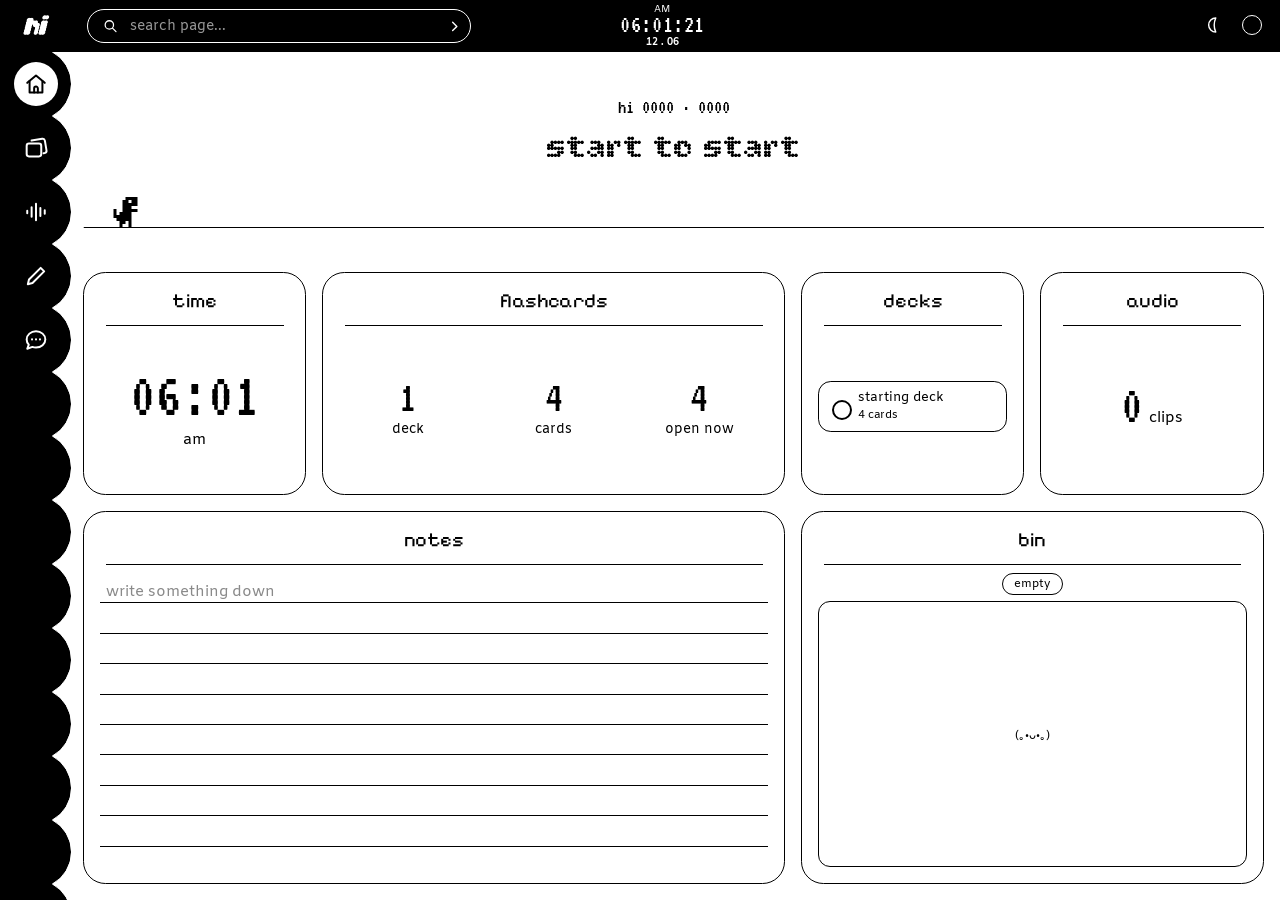
==== commit 32894901: "Recording never pauses: leaving the clip page doesn't stop it, and sensing reads the track itself on" ====
--- a/audio/index.html
+++ b/audio/index.html
@@ -938,7 +938,7 @@
         </div>
     </div>
 
-    <script src="script.js?v=73aef63540"></script>
+    <script src="script.js?v=07098df816"></script>
     <script src="draw.js?v=7859146cad"></script>
 </body>
 </html>
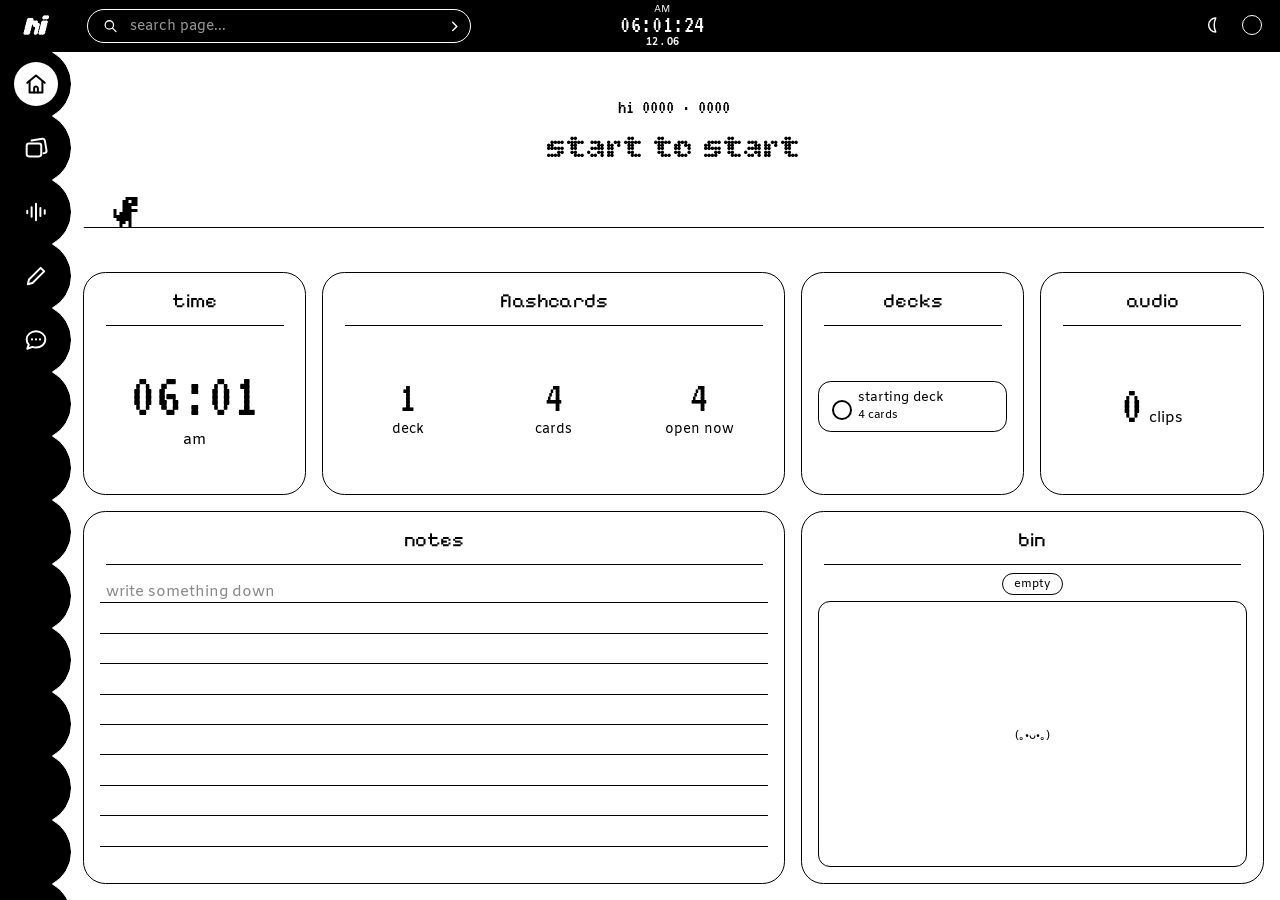
==== commit cee946ea: "Exportify: tint on its frame only; no sign-in pill, no long explanation; find export opens the file " ====
--- a/audio/index.html
+++ b/audio/index.html
@@ -92,7 +92,7 @@
     <style>html { cursor: url("data:image/svg+xml,%3Csvg%20xmlns='http://www.w3.org/2000/svg'%20width='22'%20height='22'%20viewBox='0%200%2026%2026'%3E%3Ccircle%20cx='13'%20cy='13'%20r='5.8'%20fill='%23000'%20stroke='%23fff'%20stroke-width='1.20'/%3E%3C/svg%3E") 11 11, default; }</style>
     <!-- the site's colour, set before anything is drawn -->
     <script src="tint.js"></script>
-    <link rel="stylesheet" href="style.css?v=ae4de10384">
+    <link rel="stylesheet" href="style.css?v=69adc9a4f9">
 </head>
 <body>
     <!-- set here, not in css, so a page whose script never runs is never left hidden -->
@@ -264,7 +264,7 @@
                     <section class="screen" id="homeScreen" data-title="home" aria-label="home">
                         <section class="home-panel" id="homePanel" hidden>
                             <!-- the front door's dino run, first thing on home -->
-                            <iframe class="home-run" src="index.html?embed&v=8722b49dfc" title="dino run"></iframe>
+                            <iframe class="home-run" src="index.html?embed&v=289780bd66" title="dino run"></iframe>
 
                             <!-- the leftmost tile is fixed: the time, and the board's settings behind a press -->
                             <div class="board-row">
@@ -837,41 +837,17 @@
                             <div class="ask-body list-body">
                                 <div class="list-site" id="listSite">
                                     <div class="site-wait" aria-hidden="true"><svg class="spin-face" viewBox="0 0 24 24" aria-hidden="true" fill="none" stroke="currentColor"><circle cx="12" cy="12" r="10.6" stroke-width="1" vector-effect="non-scaling-stroke"/><path d="M6.53 13.73A5.75 5.75 0 0 0 17.47 13.73" stroke-width="1.7" stroke-linecap="round" vector-effect="non-scaling-stroke"/><circle cx="8.85" cy="8.6" r="1.15" fill="currentColor" stroke="none"/><circle cx="15.15" cy="8.6" r="1.15" fill="currentColor" stroke="none"/></svg></div>
-                                    <p class="site-blocked" id="siteBlocked" role="status">spotify won't sign in inside here &mdash; <a href="https://exportify.net/" target="_blank" rel="noopener noreferrer" id="siteOwn">open exportify in its own window</a> and export there</p>
                                     <iframe id="listFrame" title="exportify" src="about:blank"
                                         referrerpolicy="no-referrer"
                                         sandbox="allow-scripts allow-same-origin allow-forms allow-popups allow-popups-to-escape-sandbox allow-downloads"></iframe>
                                 </div>
 
                                 <div class="list-aside">
-                                    <div class="say-head">
-                                        <button class="say-swap" id="saySwap" type="button">short summary</button>
-                                    </div>
-
-                                    <p class="ask-why list-say" id="sayLong">wb to another lecture! i have created a feature helps unite souls and bring world peace, as it comes w convenience, specialty, and uniqueness that none other could rival.<br><br>one must complete a login/registration on the external website in order to prove oneself to the exquisiteness and holy presence of this platform.<br><br>the unspoken external website instructions r here</p>
-
-                                    <ol class="ask-steps" id="stepsLong">
-                                        <li>
-                                            <span class="ask-step">1</span>
-                                            <span class="ask-said">login to the ultimate
-                                                <a href="https://exportify.net/" target="_blank" rel="noopener noreferrer">exportify.net</a>
-                                                in order to complete this request laid upon you by the holy gods</span>
-                                        </li>
-                                        <li>
-                                            <span class="ask-step">2</span>
-                                            <span class="ask-said">if you wish to proceed, humbly select the export button and wait with patience and composure.</span>
-                                        </li>
-                                        <li>
-                                            <span class="ask-step">3</span>
-                                            <span class="ask-said">and if ur a lazy fuc u can allow permissions once and then u can always save the file to the list now</span>
-                                        </li>
-                                    </ol>
-
-                                    <p class="ask-why list-say" id="sayShort" hidden>a playlist only
+                                    <p class="ask-why list-say" id="sayShort">a playlist only
                                         has to come in once. after that it is in the list below and
                                         pressing it puts the songs back in the box.</p>
 
-                                    <ol class="ask-steps" id="stepsShort" hidden>
+                                    <ol class="ask-steps" id="stepsShort">
                                         <li>
                                             <span class="ask-step">1</span>
                                             <span class="ask-said">sign in at exportify.net, in its own tab.</span>
@@ -882,14 +858,14 @@
                                         </li>
                                         <li>
                                             <span class="ask-step">3</span>
-                                            <span class="ask-said">press find export and pick it out of the list.</span>
+                                            <span class="ask-said">press find export and pick the csv it saved.</span>
                                         </li>
                                     </ol>
 
                                     <ul class="list-kept" id="listKept" hidden></ul>
 
                                     <a class="list-own" id="listOwn" href="https://exportify.net/" target="_blank" rel="noopener noreferrer">stuck signing in? open it in its own window</a>
-                                    <button class="basic-button is-plain list-watch" id="listFind" type="button">find export</button>
+                                    <button class="basic-button is-plain list-watch" id="listFind" type="button" title="pick the exportify csv">find export</button>
                                 </div>
                             </div>
                         </section>
@@ -938,7 +914,7 @@
         </div>
     </div>
 
-    <script src="script.js?v=07098df816"></script>
+    <script src="script.js?v=a40f576b73"></script>
     <script src="draw.js?v=7859146cad"></script>
 </body>
 </html>
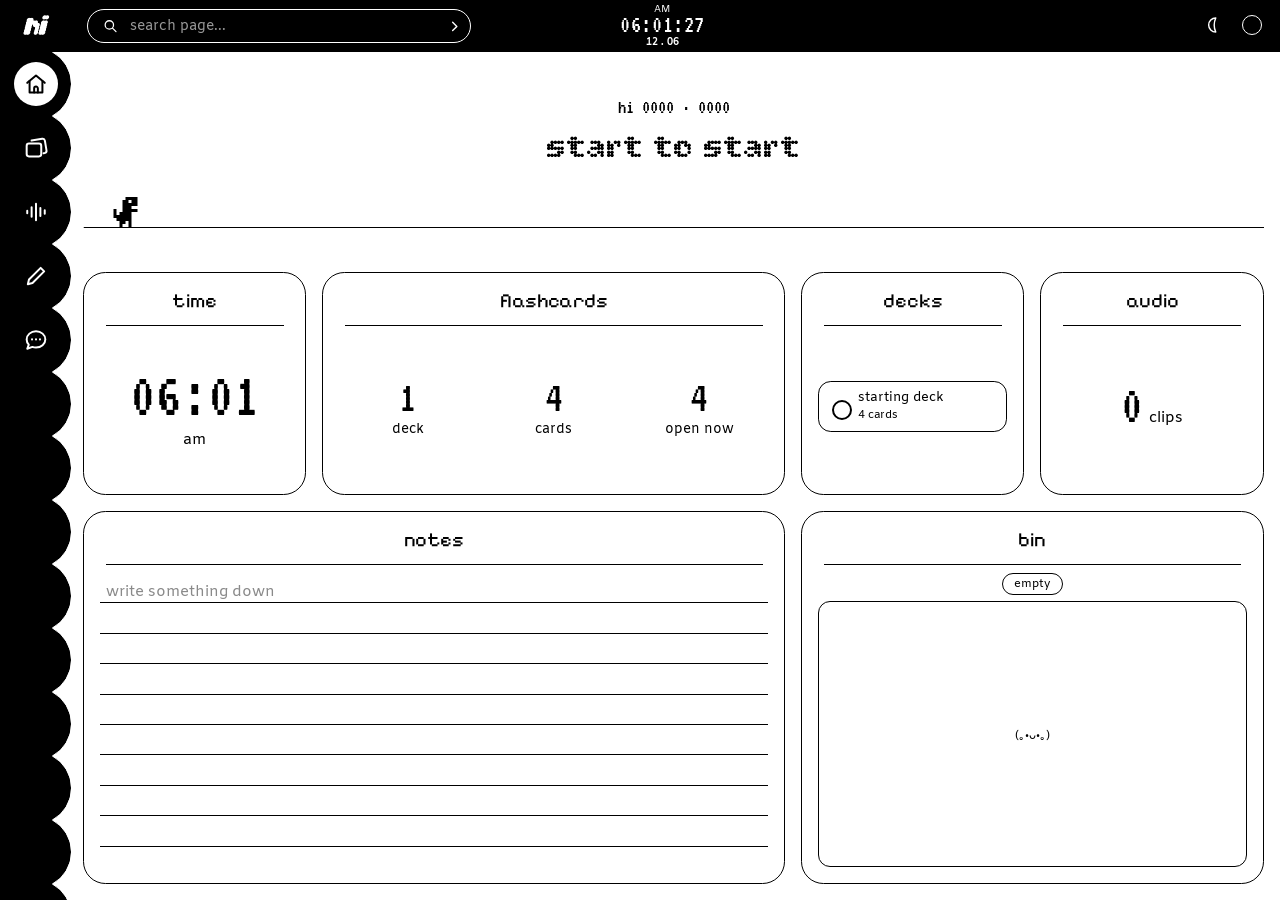
==== commit 9c88869b: "Clip rename: selected text shows as an inverted block Co-Authored-By: Claude Opus 5.5 <noreply@anthr" ====
--- a/audio/index.html
+++ b/audio/index.html
@@ -92,7 +92,7 @@
     <style>html { cursor: url("data:image/svg+xml,%3Csvg%20xmlns='http://www.w3.org/2000/svg'%20width='22'%20height='22'%20viewBox='0%200%2026%2026'%3E%3Ccircle%20cx='13'%20cy='13'%20r='5.8'%20fill='%23000'%20stroke='%23fff'%20stroke-width='1.20'/%3E%3C/svg%3E") 11 11, default; }</style>
     <!-- the site's colour, set before anything is drawn -->
     <script src="tint.js"></script>
-    <link rel="stylesheet" href="style.css?v=69adc9a4f9">
+    <link rel="stylesheet" href="style.css?v=06ef8ac8b7">
 </head>
 <body>
     <!-- set here, not in css, so a page whose script never runs is never left hidden -->
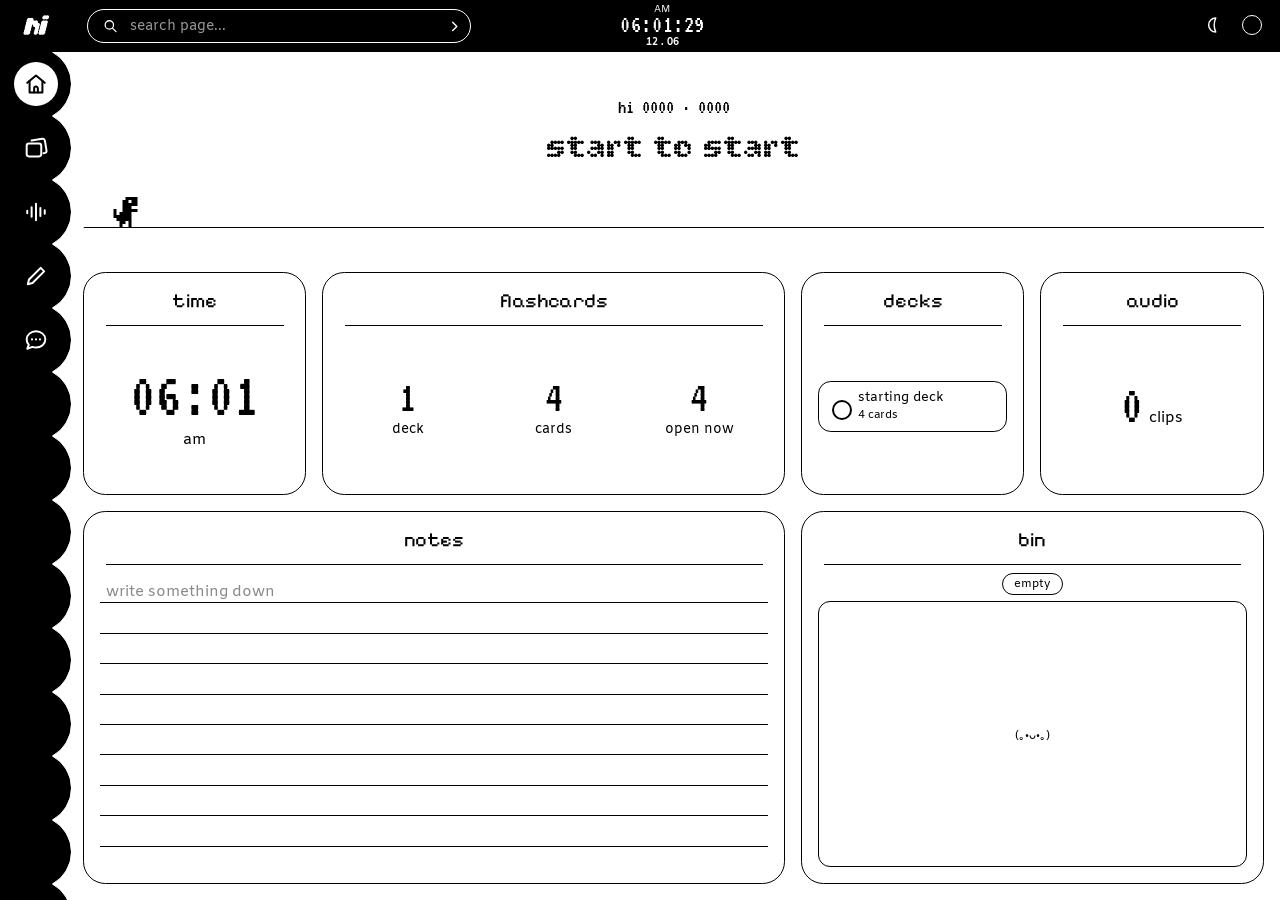
==== commit 593fe567: "Chat: files over 15 MB handed over browser to browser (webrtc), handshake through sealed notes, save" ====
--- a/audio/index.html
+++ b/audio/index.html
@@ -92,7 +92,7 @@
     <style>html { cursor: url("data:image/svg+xml,%3Csvg%20xmlns='http://www.w3.org/2000/svg'%20width='22'%20height='22'%20viewBox='0%200%2026%2026'%3E%3Ccircle%20cx='13'%20cy='13'%20r='5.8'%20fill='%23000'%20stroke='%23fff'%20stroke-width='1.20'/%3E%3C/svg%3E") 11 11, default; }</style>
     <!-- the site's colour, set before anything is drawn -->
     <script src="tint.js"></script>
-    <link rel="stylesheet" href="style.css?v=06ef8ac8b7">
+    <link rel="stylesheet" href="style.css?v=aeb3a243c6">
 </head>
 <body>
     <!-- set here, not in css, so a page whose script never runs is never left hidden -->
@@ -914,7 +914,7 @@
         </div>
     </div>
 
-    <script src="script.js?v=a40f576b73"></script>
+    <script src="script.js?v=927c0c9313"></script>
     <script src="draw.js?v=7859146cad"></script>
 </body>
 </html>
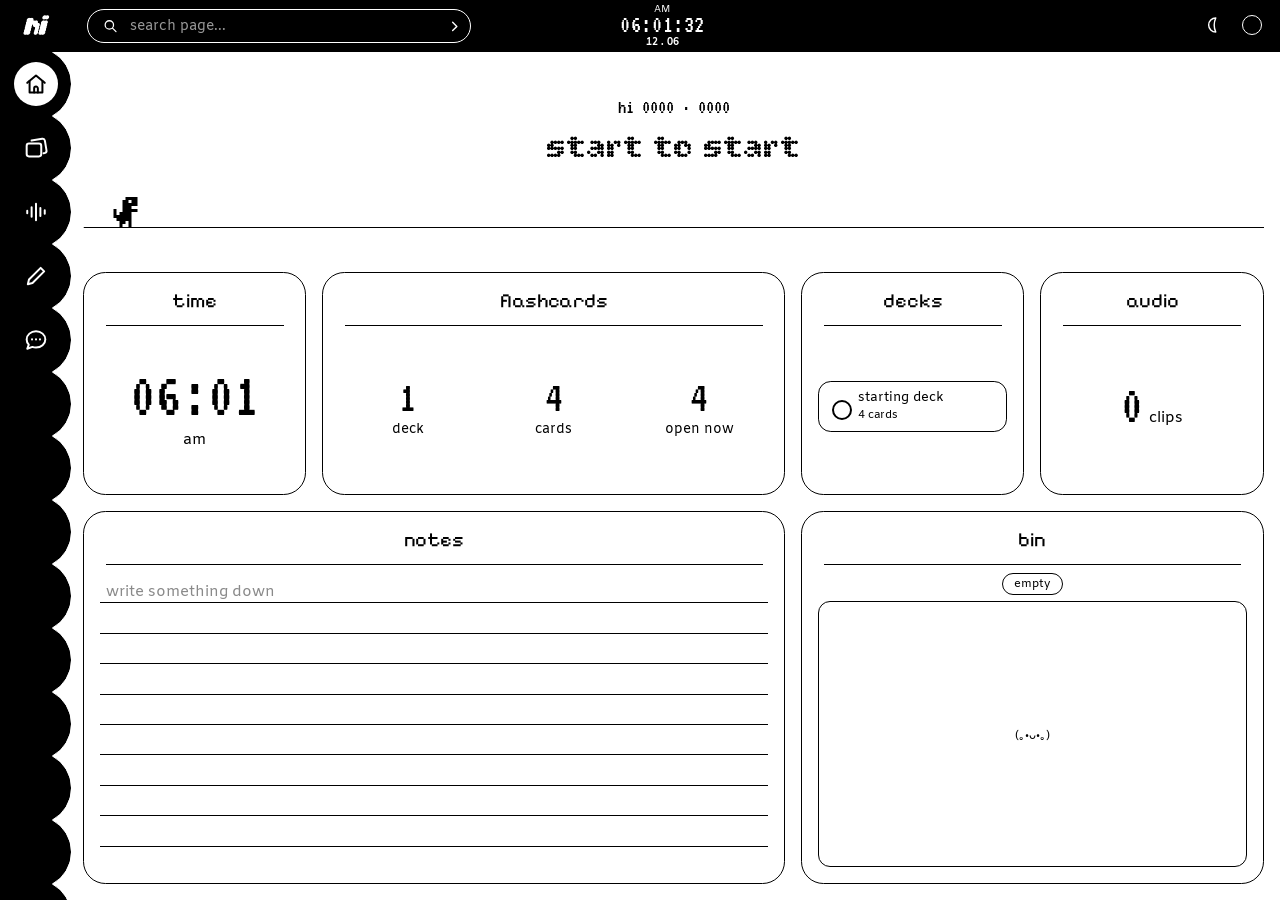
==== commit e7de0894: "Chat history reaches every device of yours: devices find each other through a sealed note to yoursel" ====
--- a/audio/index.html
+++ b/audio/index.html
@@ -914,7 +914,7 @@
         </div>
     </div>
 
-    <script src="script.js?v=927c0c9313"></script>
+    <script src="script.js?v=c27b80e37b"></script>
     <script src="draw.js?v=7859146cad"></script>
 </body>
 </html>
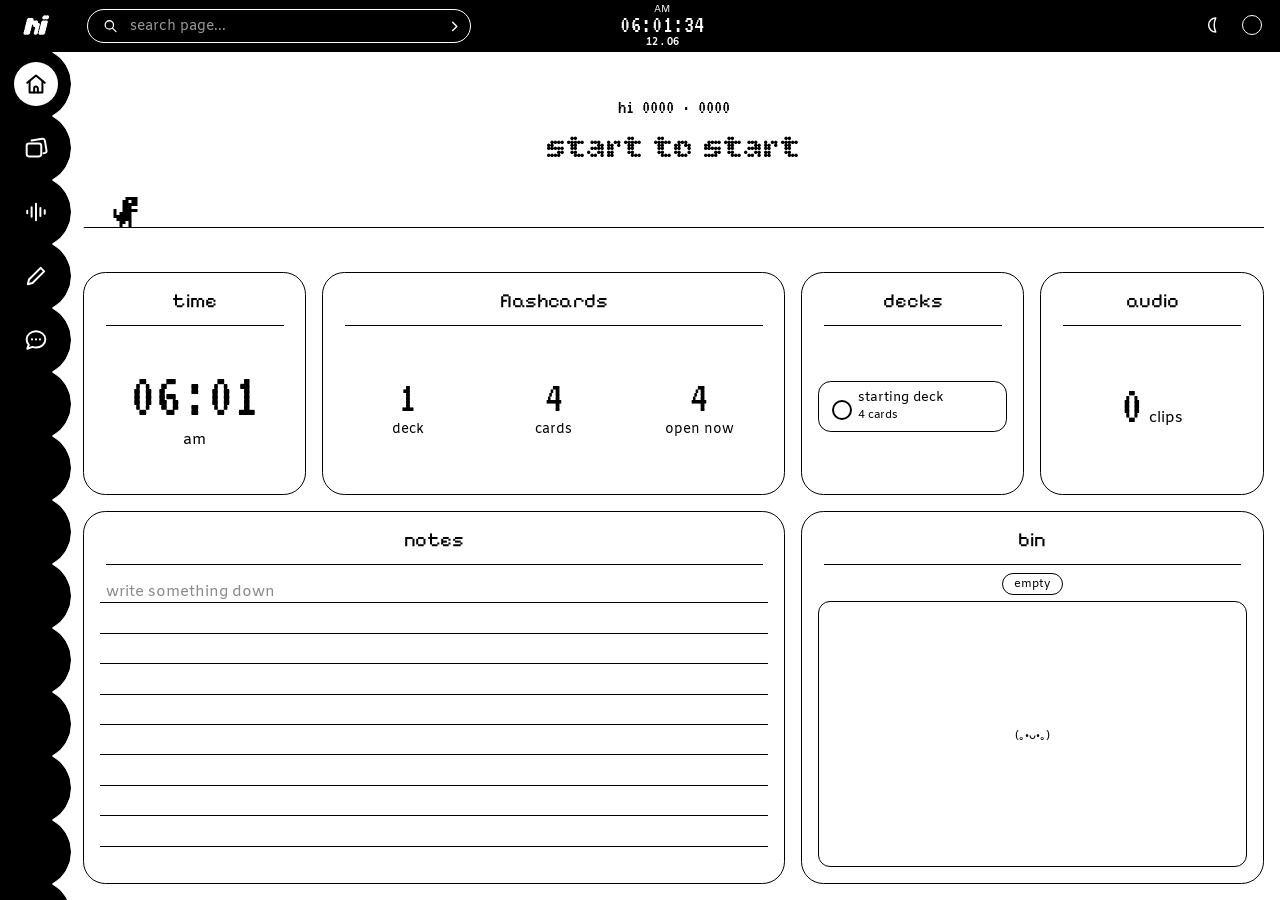
==== commit d2e30ddd: "File boxes: no words under them, size at the right end (figure in VT323, unit in the body face), own" ====
--- a/audio/index.html
+++ b/audio/index.html
@@ -92,7 +92,7 @@
     <style>html { cursor: url("data:image/svg+xml,%3Csvg%20xmlns='http://www.w3.org/2000/svg'%20width='22'%20height='22'%20viewBox='0%200%2026%2026'%3E%3Ccircle%20cx='13'%20cy='13'%20r='5.8'%20fill='%23000'%20stroke='%23fff'%20stroke-width='1.20'/%3E%3C/svg%3E") 11 11, default; }</style>
     <!-- the site's colour, set before anything is drawn -->
     <script src="tint.js"></script>
-    <link rel="stylesheet" href="style.css?v=aeb3a243c6">
+    <link rel="stylesheet" href="style.css?v=42ef345988">
 </head>
 <body>
     <!-- set here, not in css, so a page whose script never runs is never left hidden -->
@@ -864,7 +864,6 @@
 
                                     <ul class="list-kept" id="listKept" hidden></ul>
 
-                                    <a class="list-own" id="listOwn" href="https://exportify.net/" target="_blank" rel="noopener noreferrer">stuck signing in? open it in its own window</a>
                                     <button class="basic-button is-plain list-watch" id="listFind" type="button" title="pick the exportify csv">find export</button>
                                 </div>
                             </div>
@@ -914,7 +913,7 @@
         </div>
     </div>
 
-    <script src="script.js?v=c27b80e37b"></script>
+    <script src="script.js?v=93c1e9a004"></script>
     <script src="draw.js?v=7859146cad"></script>
 </body>
 </html>
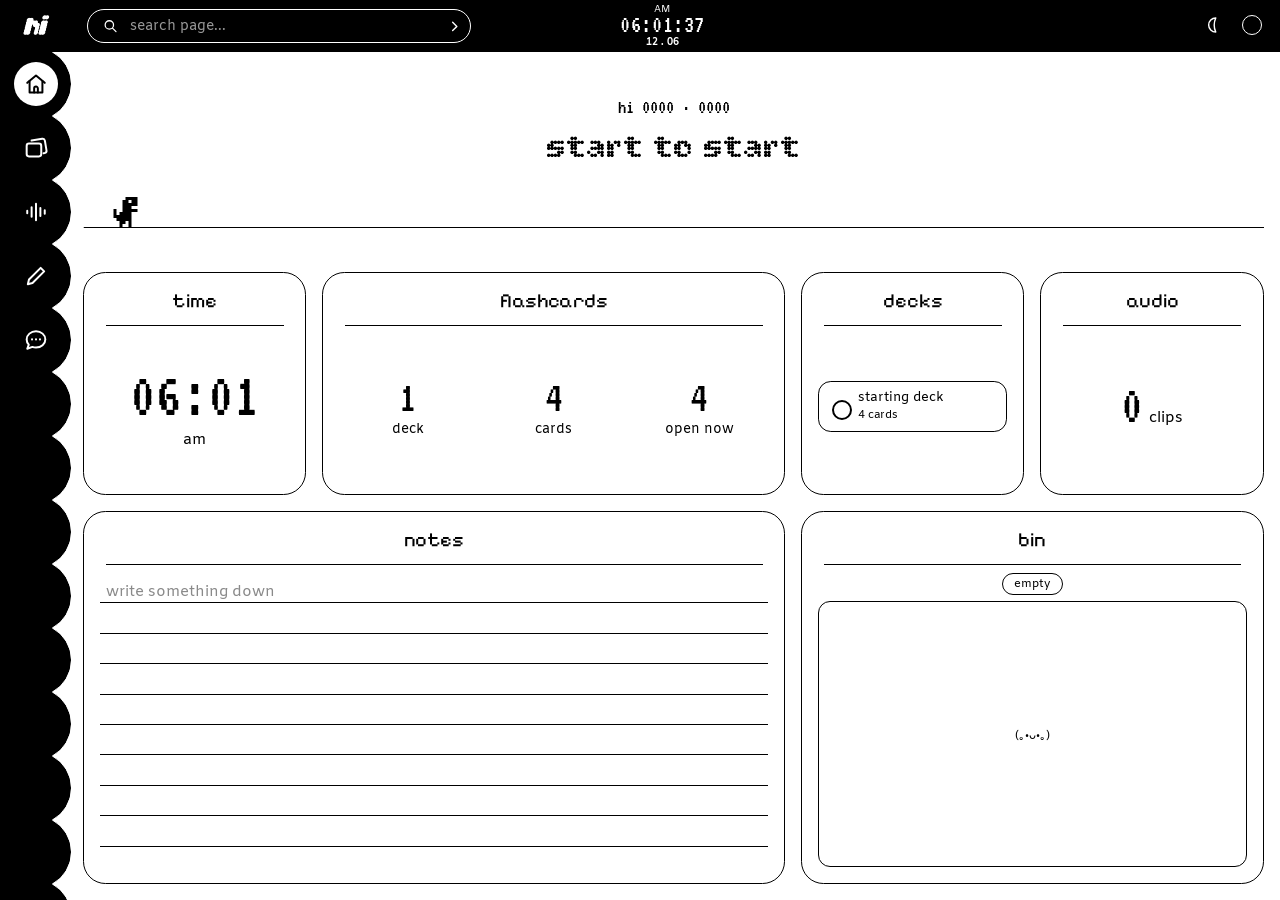
==== commit d2a4fa40: "Chat bubbles, code blocks, right-click edit/copy/delete, shift to delete, instant deletes; logout ke" ====
--- a/audio/index.html
+++ b/audio/index.html
@@ -12,7 +12,13 @@
         (function () {
             var FLOOR = 1280;   // narrower than this, the whole page is drawn at 1280 and shrunk — never squeezed
             var root = document.documentElement;
-            if (screen.width < FLOOR) {
+            // a phone gets a layout of its own (style.css, the phone section at the end), drawn at the
+            // phone's own width rather than the 1280 page shrunk to fit, which was tiny
+            var phone = Math.min(screen.width, screen.height) < 600 && (navigator.maxTouchPoints > 0 || 'ontouchstart' in window);
+            if (phone) {
+                root.classList.add('phone');
+                document.querySelector('meta[name="viewport"]').setAttribute('content', 'width=device-width, initial-scale=1, maximum-scale=1, viewport-fit=cover');
+            } else if (screen.width < FLOOR) {
                 var meta = document.querySelector('meta[name="viewport"]');
                 // an iphone or ipad zooms in on any box you tap to type in, and the page was left zoomed and
                 // shifted; held at the scale that fits the 1280, it can't (a pinch still zooms — ios lets the
@@ -92,7 +98,7 @@
     <style>html { cursor: url("data:image/svg+xml,%3Csvg%20xmlns='http://www.w3.org/2000/svg'%20width='22'%20height='22'%20viewBox='0%200%2026%2026'%3E%3Ccircle%20cx='13'%20cy='13'%20r='5.8'%20fill='%23000'%20stroke='%23fff'%20stroke-width='1.20'/%3E%3C/svg%3E") 11 11, default; }</style>
     <!-- the site's colour, set before anything is drawn -->
     <script src="tint.js"></script>
-    <link rel="stylesheet" href="style.css?v=42ef345988">
+    <link rel="stylesheet" href="style.css?v=961b6bb4c2">
 </head>
 <body>
     <!-- set here, not in css, so a page whose script never runs is never left hidden -->
@@ -151,9 +157,9 @@
         <p class="account-handle" id="accHandle"></p>
         <p class="account-side" id="accSide" hidden></p>
         <ul class="acc-list" id="accList" aria-label="accounts on this browser"></ul>
-        <button class="basic-button acc-add floaty" id="accAdd" type="button">add account</button>
+        <button class="basic-button acc-add" id="accAdd" type="button">add account</button>
         <div class="account-leave-wrap">
-            <button class="basic-button account-leave floaty" id="chatSignOut" type="button">log out</button>
+            <button class="basic-button account-leave" id="chatSignOut" type="button">log out</button>
             <div class="leave-split" id="leaveSplit" hidden>
                 <button class="basic-button" id="leaveYes" type="button">confirm</button>
                 <button class="basic-button leave-no" id="leaveNo" type="button">cancel</button>
@@ -502,6 +508,7 @@
                             <!-- signed out, the chat is a log-in screen; the form itself is moved in here from the window -->
                             <div class="chat-login" id="chatLogin" hidden>
                                 <div class="login-card">
+                                    <button class="modal-close login-close" id="loginClose" type="button" aria-label="close" title="close" hidden>&times;</button>
                                     <span class="login-face"><svg viewBox="0 0 24 24" fill="none" stroke="currentColor" stroke-width="1.9" stroke-linecap="round" aria-hidden="true"><circle cx="12" cy="9" r="3.6"/><path d="M5.2 19.2a7.2 6.2 0 0 1 13.6 0"/></svg></span>
                                     <h2 class="login-title" id="loginTitle">welcome back</h2>
                                     <p class="login-say" id="loginSay">log in to see your chats</p>
@@ -526,6 +533,8 @@
 
                                 <section class="talk-side" id="talkSide">
                                     <div class="talk-head">
+                                        <!-- on a phone the list and a thread take the screen in turn: this goes back to the list -->
+                                        <button class="talk-back" id="talkBack" type="button" aria-label="back" title="back"><svg viewBox="0 0 24 24" fill="none" stroke="currentColor" stroke-width="1.9" stroke-linecap="round" stroke-linejoin="round" aria-hidden="true"><path d="M14.5 6l-6 6 6 6"/></svg></button>
                                         <span class="talk-face face-pic" id="talkFace"><svg viewBox="0 0 24 24" fill="none" stroke="currentColor" stroke-width="1.9" stroke-linecap="round" aria-hidden="true"><circle cx="12" cy="9" r="3.6"/><path d="M5.2 19.2a7.2 6.2 0 0 1 13.6 0"/></svg></span>
                                         <span class="talk-names">
                                             <h2 id="talkName"></h2>
@@ -559,7 +568,7 @@
                                             <svg viewBox="0 0 24 24" fill="none" stroke="currentColor" stroke-width="1.9" stroke-linecap="round" stroke-linejoin="round" aria-hidden="true"><path d="M20 11.5l-7.8 7.8a5 5 0 0 1-7.1-7.1l8.5-8.5a3.4 3.4 0 0 1 4.8 4.8l-8.5 8.5a1.7 1.7 0 0 1-2.4-2.4l7.8-7.8"/></svg>
                                         </button>
                                         <input id="talkFile" type="file" multiple hidden>
-                                        <input id="talkSay" type="text" aria-label="say something" placeholder="say something" maxlength="1000" enterkeyhint="send" disabled>
+                                        <textarea id="talkSay" rows="1" aria-label="say something" placeholder="say something" maxlength="1000" enterkeyhint="send" disabled></textarea>
                                         <small class="talk-left" id="talkLeft" hidden></small>
                                         <button class="field-go" type="submit" aria-label="send it" title="send it">
                                             <svg viewBox="0 0 24 24" fill="none" stroke="currentColor" stroke-width="2.1" stroke-linecap="round" stroke-linejoin="round" aria-hidden="true"><path d="M5 12h12.5M12 6.2 18.2 12 12 17.8"/></svg>
@@ -913,7 +922,7 @@
         </div>
     </div>
 
-    <script src="script.js?v=93c1e9a004"></script>
+    <script src="script.js?v=1671bc7a62"></script>
     <script src="draw.js?v=7859146cad"></script>
 </body>
 </html>
